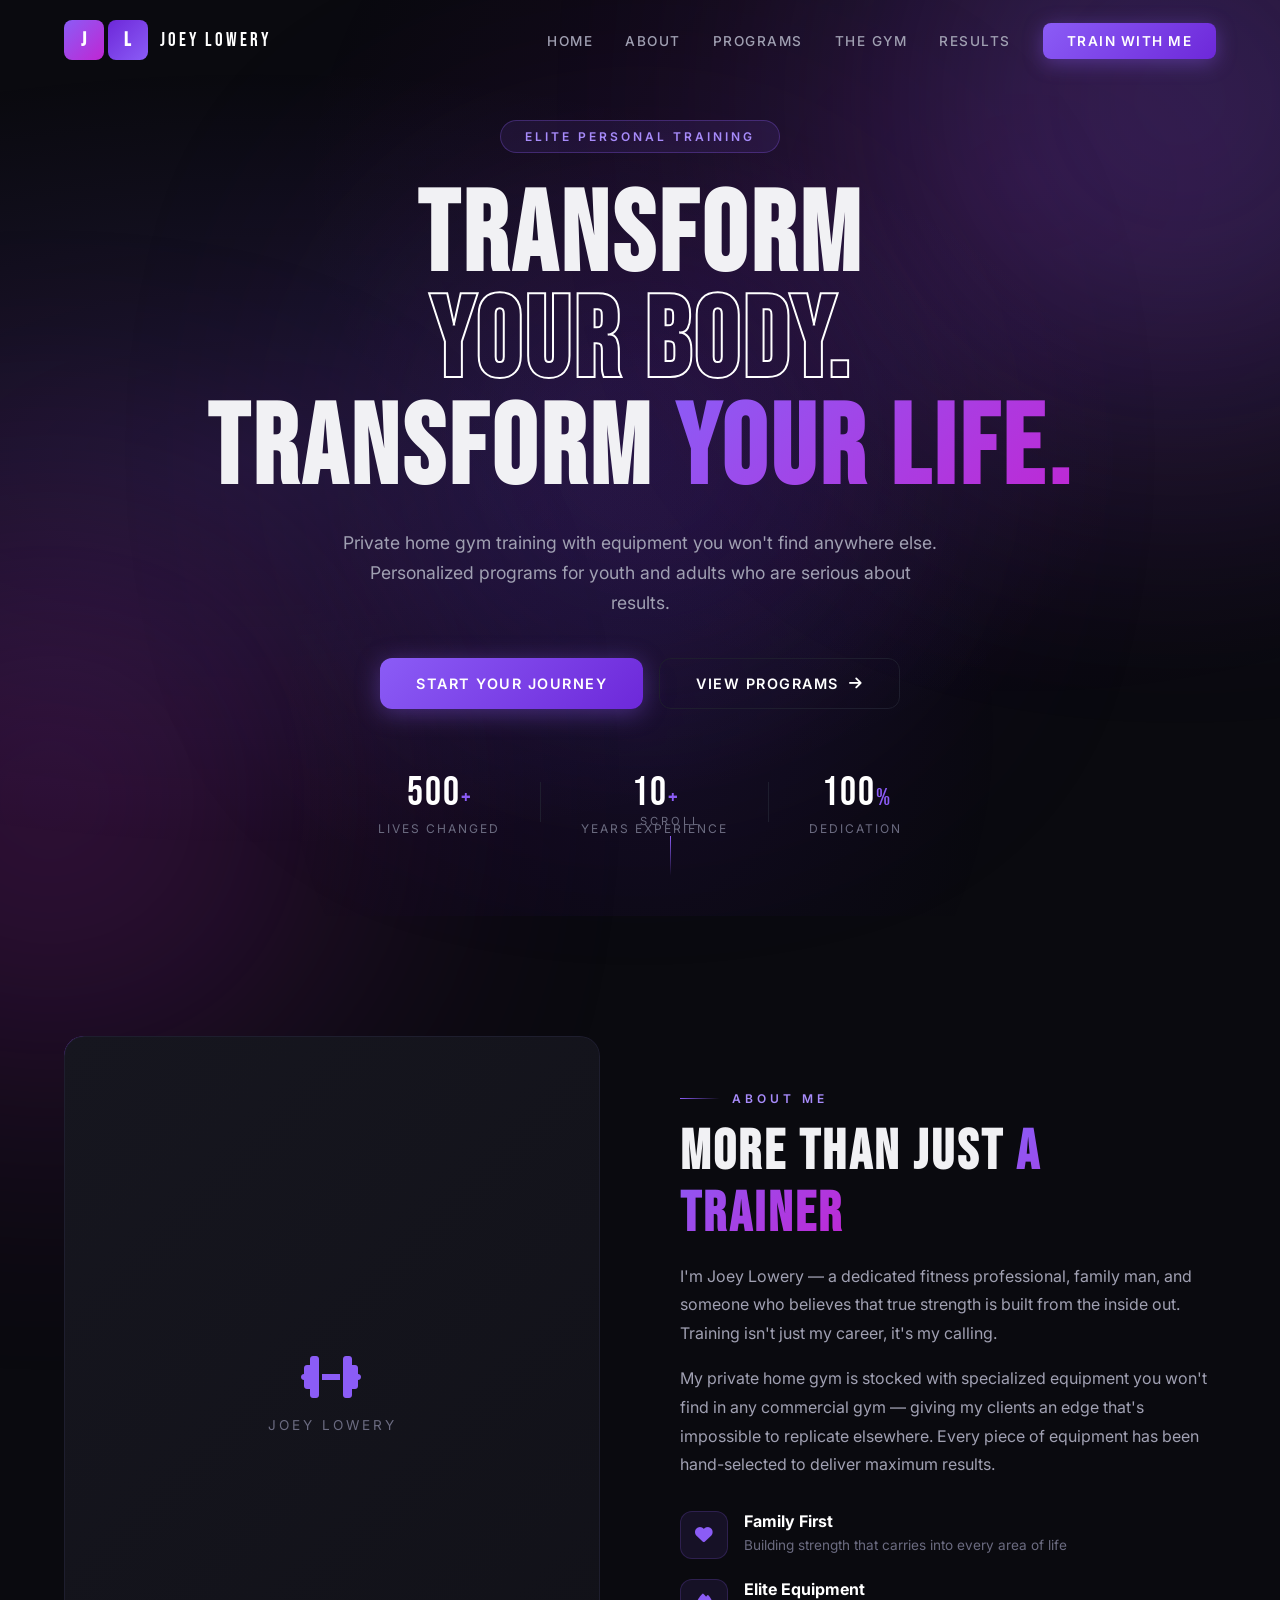
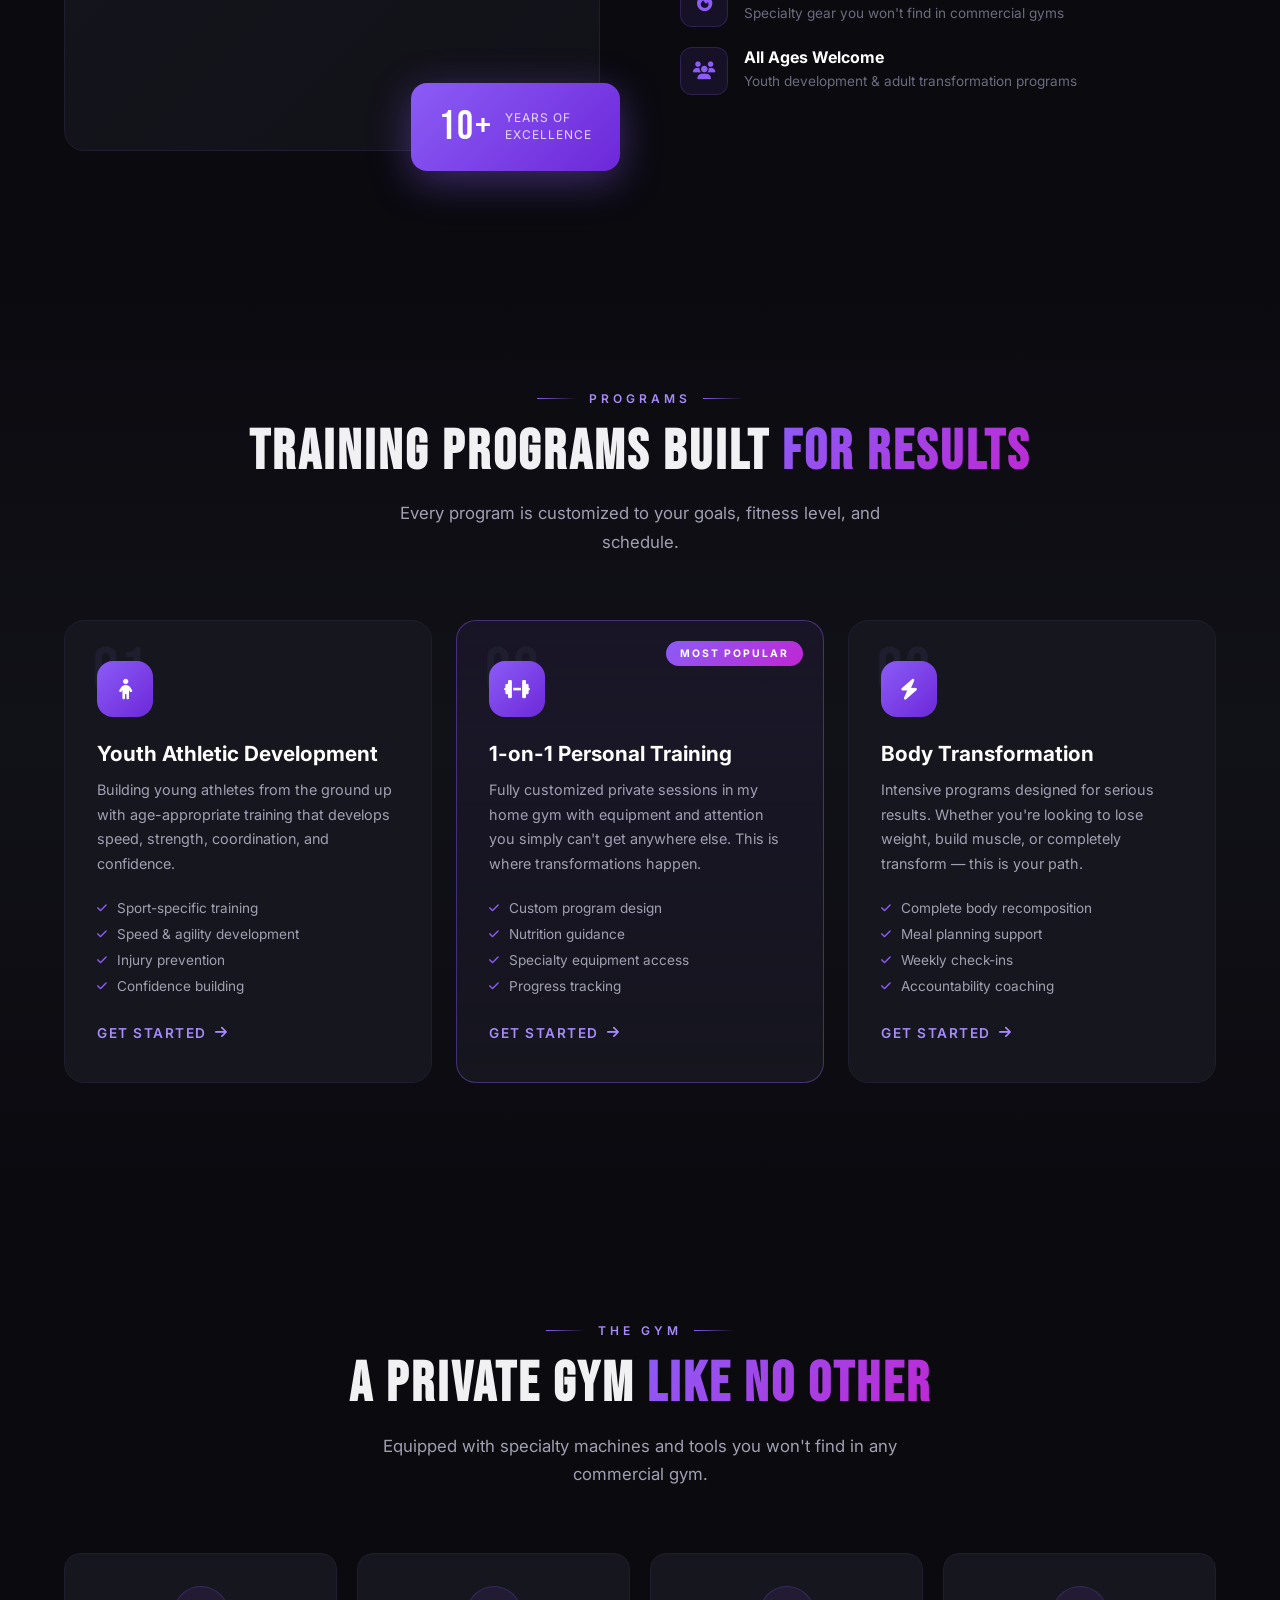
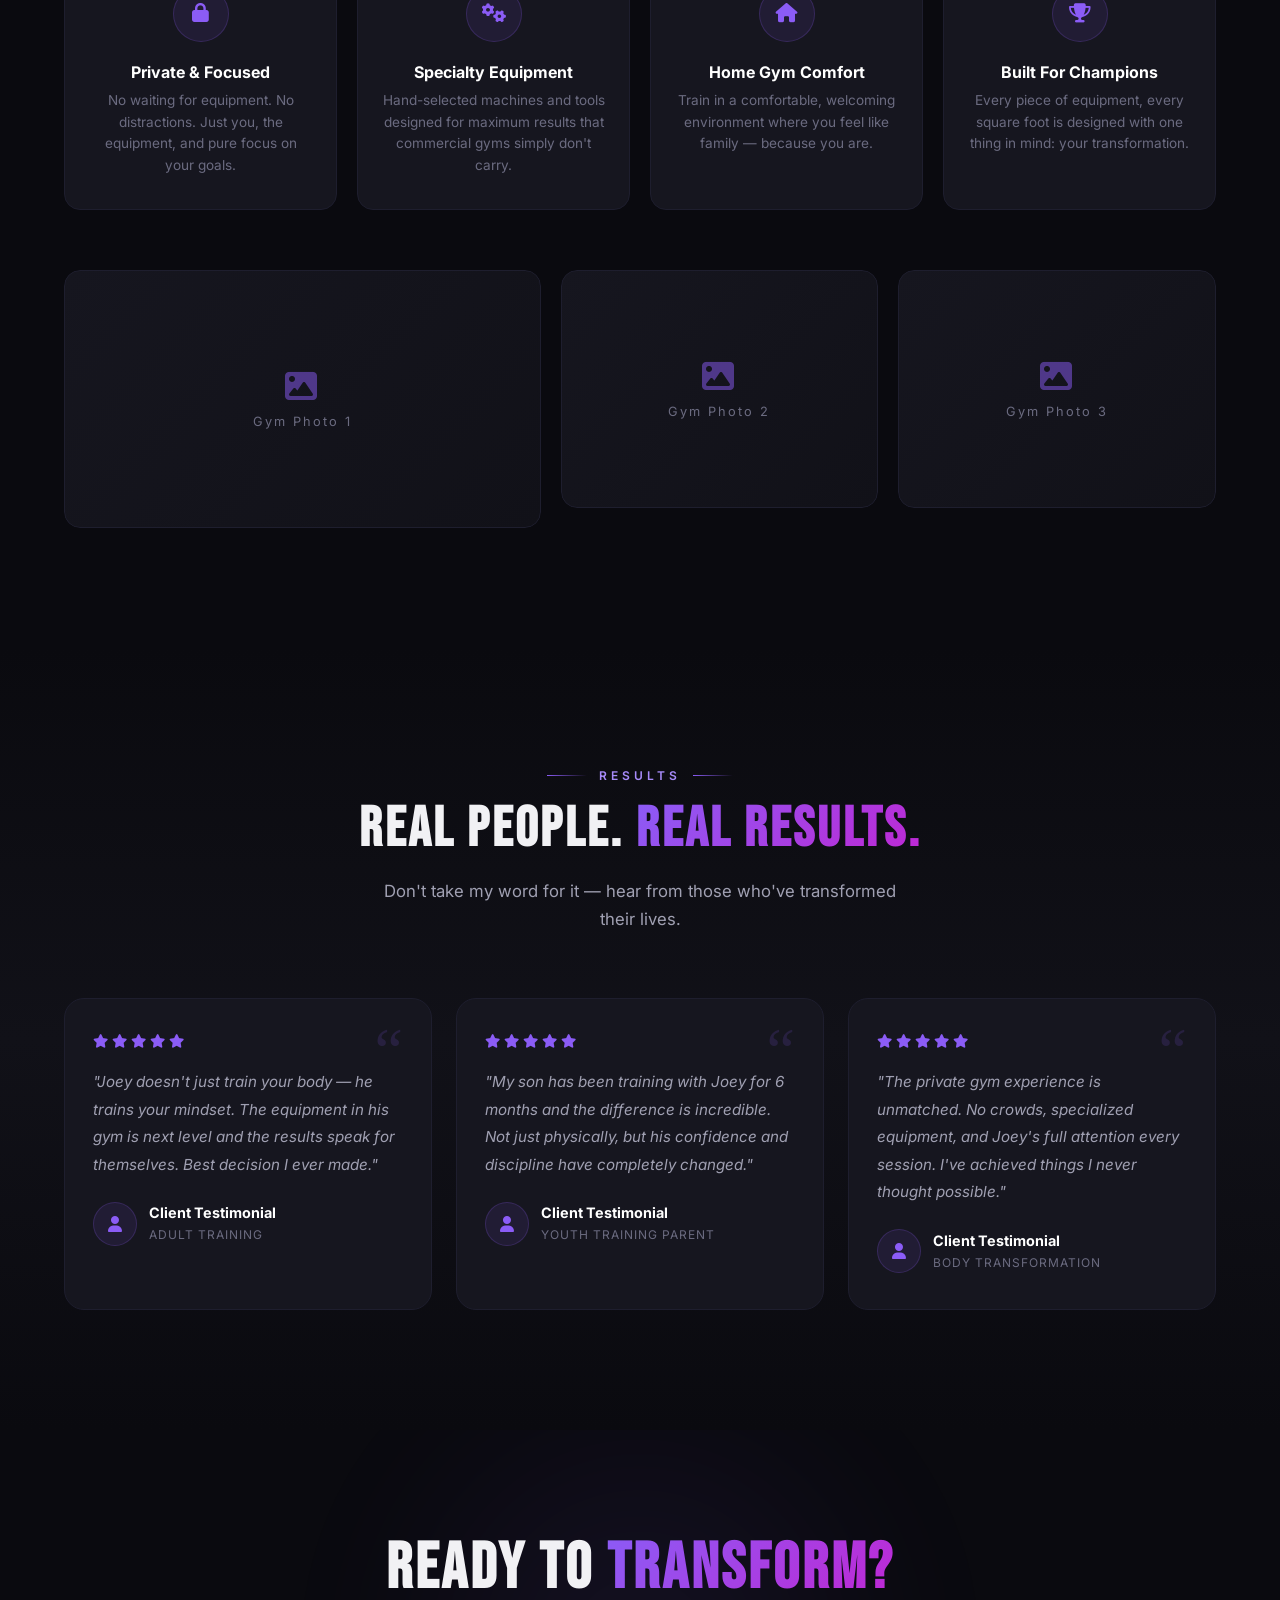
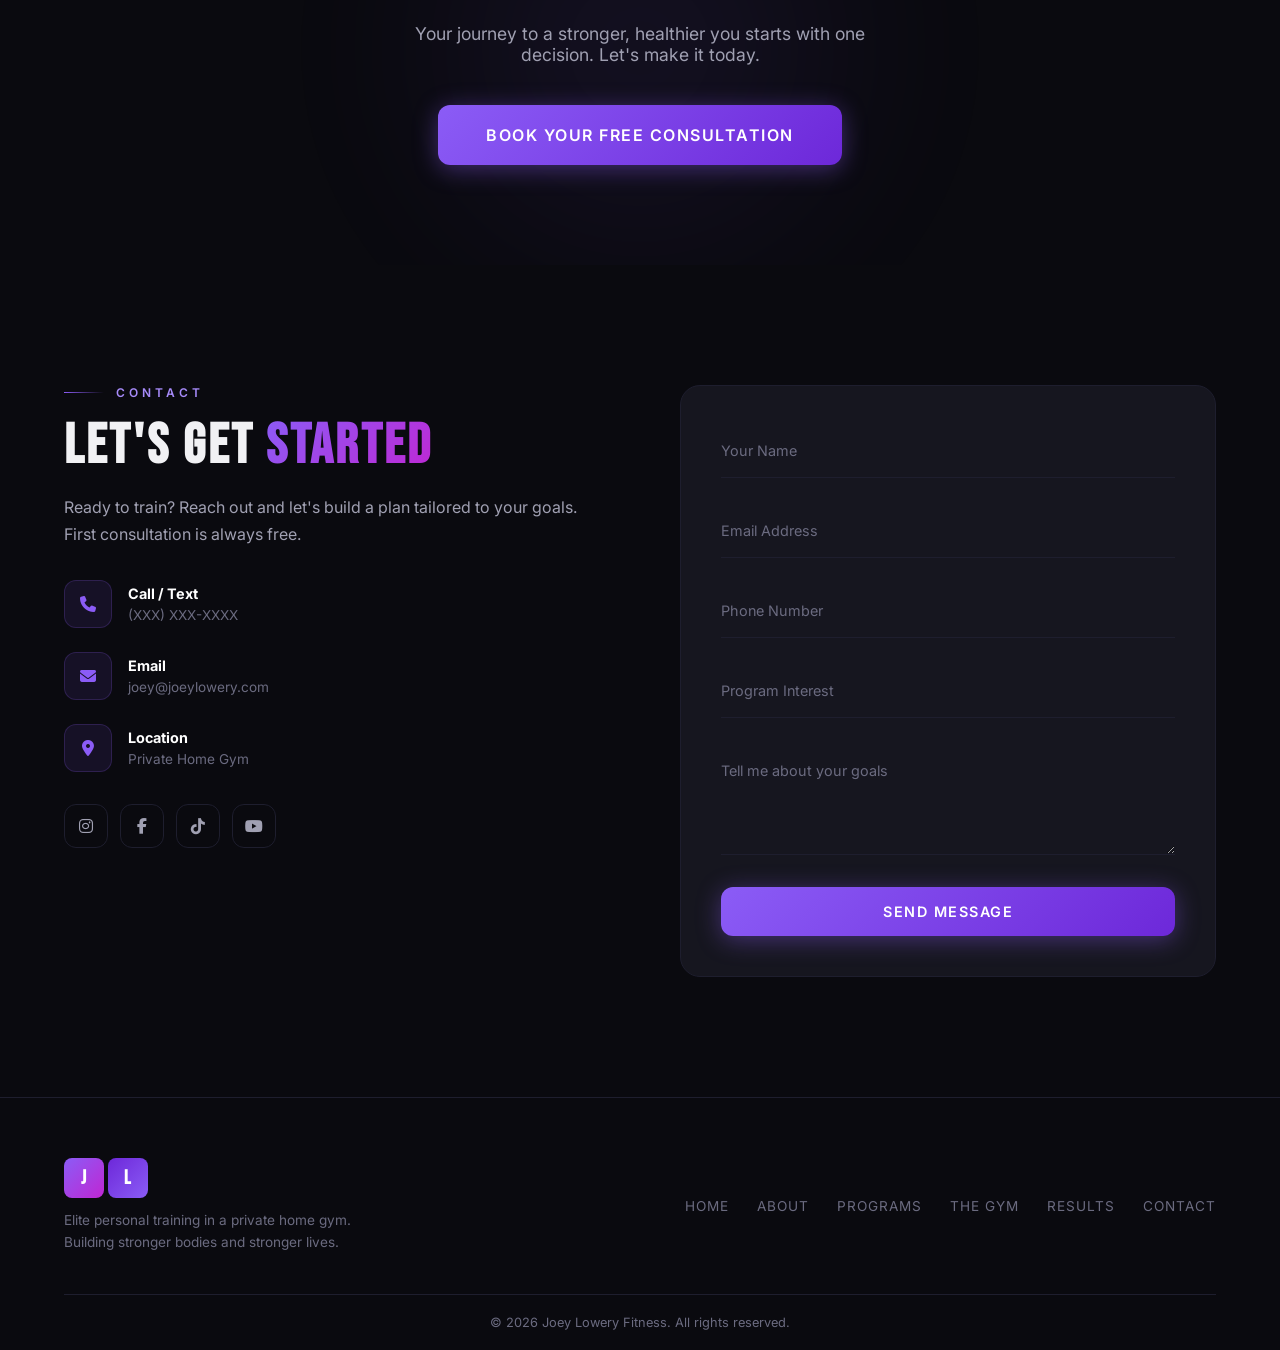
==== index.html @ d2596b7d "Add fitness trainer website with dark purple theme Full single-page website for Joey Lowery Fitness " ====
<!DOCTYPE html>
<html lang="en">
<head>
    <meta charset="UTF-8">
    <meta name="viewport" content="width=device-width, initial-scale=1.0">
    <title>Joey Lowery | Elite Fitness Training</title>
    <link rel="stylesheet" href="styles.css">
    <link href="https://fonts.googleapis.com/css2?family=Bebas+Neue&family=Inter:wght@300;400;500;600;700&display=swap" rel="stylesheet">
    <link rel="stylesheet" href="https://cdnjs.cloudflare.com/ajax/libs/font-awesome/6.5.1/css/all.min.css">
</head>
<body>
    <!-- Ambient glow effects -->
    <div class="ambient-glow glow-1"></div>
    <div class="ambient-glow glow-2"></div>
    <div class="ambient-glow glow-3"></div>

    <!-- Navigation -->
    <nav class="navbar" id="navbar">
        <div class="nav-container">
            <a href="#" class="nav-logo">
                <span class="logo-j">J</span><span class="logo-l">L</span>
                <span class="logo-text">Joey Lowery</span>
            </a>
            <ul class="nav-links" id="navLinks">
                <li><a href="#home">Home</a></li>
                <li><a href="#about">About</a></li>
                <li><a href="#programs">Programs</a></li>
                <li><a href="#gym">The Gym</a></li>
                <li><a href="#results">Results</a></li>
                <li><a href="#contact" class="nav-cta">Train With Me</a></li>
            </ul>
            <div class="hamburger" id="hamburger">
                <span></span>
                <span></span>
                <span></span>
            </div>
        </div>
    </nav>

    <!-- Hero Section -->
    <section class="hero" id="home">
        <div class="hero-particles" id="heroParticles"></div>
        <div class="hero-content">
            <div class="hero-badge">ELITE PERSONAL TRAINING</div>
            <h1 class="hero-title">
                <span class="title-line">TRANSFORM</span>
                <span class="title-line title-outline">YOUR BODY.</span>
                <span class="title-line">TRANSFORM <span class="title-highlight">YOUR LIFE.</span></span>
            </h1>
            <p class="hero-subtitle">
                Private home gym training with equipment you won't find anywhere else.
                Personalized programs for youth and adults who are serious about results.
            </p>
            <div class="hero-buttons">
                <a href="#contact" class="btn btn-primary">
                    <span>Start Your Journey</span>
                    <div class="btn-glow"></div>
                </a>
                <a href="#programs" class="btn btn-secondary">
                    <span>View Programs</span>
                    <i class="fas fa-arrow-right"></i>
                </a>
            </div>
            <div class="hero-stats">
                <div class="stat">
                    <span class="stat-number" data-target="500">0</span><span class="stat-plus">+</span>
                    <span class="stat-label">Lives Changed</span>
                </div>
                <div class="stat-divider"></div>
                <div class="stat">
                    <span class="stat-number" data-target="10">0</span><span class="stat-plus">+</span>
                    <span class="stat-label">Years Experience</span>
                </div>
                <div class="stat-divider"></div>
                <div class="stat">
                    <span class="stat-number" data-target="100">0</span><span class="stat-plus">%</span>
                    <span class="stat-label">Dedication</span>
                </div>
            </div>
        </div>
        <div class="hero-scroll-indicator">
            <span>Scroll</span>
            <div class="scroll-line"></div>
        </div>
    </section>

    <!-- About Section -->
    <section class="about" id="about">
        <div class="section-container">
            <div class="about-grid">
                <div class="about-image-col">
                    <div class="about-image-wrapper">
                        <div class="about-image-placeholder">
                            <i class="fas fa-dumbbell"></i>
                            <span>JOEY LOWERY</span>
                        </div>
                        <div class="image-accent-border"></div>
                        <div class="image-glow-accent"></div>
                    </div>
                    <div class="about-experience-badge">
                        <span class="badge-number">10+</span>
                        <span class="badge-text">Years of<br>Excellence</span>
                    </div>
                </div>
                <div class="about-content-col">
                    <div class="section-label">
                        <div class="label-line"></div>
                        <span>ABOUT ME</span>
                    </div>
                    <h2 class="section-title">More Than Just <span class="text-gradient">A Trainer</span></h2>
                    <p class="about-text">
                        I'm Joey Lowery — a dedicated fitness professional, family man, and someone who
                        believes that true strength is built from the inside out. Training isn't just my
                        career, it's my calling.
                    </p>
                    <p class="about-text">
                        My private home gym is stocked with specialized equipment you won't find in any
                        commercial gym — giving my clients an edge that's impossible to replicate elsewhere.
                        Every piece of equipment has been hand-selected to deliver maximum results.
                    </p>
                    <div class="about-values">
                        <div class="value-item">
                            <div class="value-icon">
                                <i class="fas fa-heart"></i>
                            </div>
                            <div>
                                <h4>Family First</h4>
                                <p>Building strength that carries into every area of life</p>
                            </div>
                        </div>
                        <div class="value-item">
                            <div class="value-icon">
                                <i class="fas fa-fire"></i>
                            </div>
                            <div>
                                <h4>Elite Equipment</h4>
                                <p>Specialty gear you won't find in commercial gyms</p>
                            </div>
                        </div>
                        <div class="value-item">
                            <div class="value-icon">
                                <i class="fas fa-users"></i>
                            </div>
                            <div>
                                <h4>All Ages Welcome</h4>
                                <p>Youth development & adult transformation programs</p>
                            </div>
                        </div>
                    </div>
                </div>
            </div>
        </div>
    </section>

    <!-- Programs Section -->
    <section class="programs" id="programs">
        <div class="section-container">
            <div class="section-header">
                <div class="section-label centered">
                    <div class="label-line"></div>
                    <span>PROGRAMS</span>
                    <div class="label-line"></div>
                </div>
                <h2 class="section-title centered">Training Programs Built <span class="text-gradient">For Results</span></h2>
                <p class="section-subtitle">Every program is customized to your goals, fitness level, and schedule.</p>
            </div>
            <div class="programs-grid">
                <div class="program-card" data-tilt>
                    <div class="card-glow"></div>
                    <div class="card-number">01</div>
                    <div class="card-icon">
                        <i class="fas fa-child"></i>
                    </div>
                    <h3>Youth Athletic Development</h3>
                    <p>Building young athletes from the ground up with age-appropriate training that develops speed, strength, coordination, and confidence.</p>
                    <ul class="card-features">
                        <li><i class="fas fa-check"></i> Sport-specific training</li>
                        <li><i class="fas fa-check"></i> Speed & agility development</li>
                        <li><i class="fas fa-check"></i> Injury prevention</li>
                        <li><i class="fas fa-check"></i> Confidence building</li>
                    </ul>
                    <a href="#contact" class="card-link">
                        <span>Get Started</span>
                        <i class="fas fa-arrow-right"></i>
                    </a>
                </div>
                <div class="program-card featured" data-tilt>
                    <div class="card-glow"></div>
                    <div class="featured-badge">MOST POPULAR</div>
                    <div class="card-number">02</div>
                    <div class="card-icon">
                        <i class="fas fa-dumbbell"></i>
                    </div>
                    <h3>1-on-1 Personal Training</h3>
                    <p>Fully customized private sessions in my home gym with equipment and attention you simply can't get anywhere else. This is where transformations happen.</p>
                    <ul class="card-features">
                        <li><i class="fas fa-check"></i> Custom program design</li>
                        <li><i class="fas fa-check"></i> Nutrition guidance</li>
                        <li><i class="fas fa-check"></i> Specialty equipment access</li>
                        <li><i class="fas fa-check"></i> Progress tracking</li>
                    </ul>
                    <a href="#contact" class="card-link">
                        <span>Get Started</span>
                        <i class="fas fa-arrow-right"></i>
                    </a>
                </div>
                <div class="program-card" data-tilt>
                    <div class="card-glow"></div>
                    <div class="card-number">03</div>
                    <div class="card-icon">
                        <i class="fas fa-bolt"></i>
                    </div>
                    <h3>Body Transformation</h3>
                    <p>Intensive programs designed for serious results. Whether you're looking to lose weight, build muscle, or completely transform — this is your path.</p>
                    <ul class="card-features">
                        <li><i class="fas fa-check"></i> Complete body recomposition</li>
                        <li><i class="fas fa-check"></i> Meal planning support</li>
                        <li><i class="fas fa-check"></i> Weekly check-ins</li>
                        <li><i class="fas fa-check"></i> Accountability coaching</li>
                    </ul>
                    <a href="#contact" class="card-link">
                        <span>Get Started</span>
                        <i class="fas fa-arrow-right"></i>
                    </a>
                </div>
            </div>
        </div>
    </section>

    <!-- Gym Section -->
    <section class="gym-section" id="gym">
        <div class="section-container">
            <div class="section-header">
                <div class="section-label centered">
                    <div class="label-line"></div>
                    <span>THE GYM</span>
                    <div class="label-line"></div>
                </div>
                <h2 class="section-title centered">A Private Gym <span class="text-gradient">Like No Other</span></h2>
                <p class="section-subtitle">Equipped with specialty machines and tools you won't find in any commercial gym.</p>
            </div>
            <div class="gym-features">
                <div class="gym-feature-card">
                    <div class="feature-icon-wrap">
                        <i class="fas fa-lock"></i>
                    </div>
                    <h4>Private & Focused</h4>
                    <p>No waiting for equipment. No distractions. Just you, the equipment, and pure focus on your goals.</p>
                </div>
                <div class="gym-feature-card">
                    <div class="feature-icon-wrap">
                        <i class="fas fa-cogs"></i>
                    </div>
                    <h4>Specialty Equipment</h4>
                    <p>Hand-selected machines and tools designed for maximum results that commercial gyms simply don't carry.</p>
                </div>
                <div class="gym-feature-card">
                    <div class="feature-icon-wrap">
                        <i class="fas fa-home"></i>
                    </div>
                    <h4>Home Gym Comfort</h4>
                    <p>Train in a comfortable, welcoming environment where you feel like family — because you are.</p>
                </div>
                <div class="gym-feature-card">
                    <div class="feature-icon-wrap">
                        <i class="fas fa-trophy"></i>
                    </div>
                    <h4>Built For Champions</h4>
                    <p>Every piece of equipment, every square foot is designed with one thing in mind: your transformation.</p>
                </div>
            </div>
            <div class="gym-gallery">
                <div class="gallery-item gallery-large">
                    <div class="gallery-placeholder">
                        <i class="fas fa-image"></i>
                        <span>Gym Photo 1</span>
                    </div>
                </div>
                <div class="gallery-item">
                    <div class="gallery-placeholder">
                        <i class="fas fa-image"></i>
                        <span>Gym Photo 2</span>
                    </div>
                </div>
                <div class="gallery-item">
                    <div class="gallery-placeholder">
                        <i class="fas fa-image"></i>
                        <span>Gym Photo 3</span>
                    </div>
                </div>
            </div>
        </div>
    </section>

    <!-- Results / Testimonials Section -->
    <section class="results" id="results">
        <div class="section-container">
            <div class="section-header">
                <div class="section-label centered">
                    <div class="label-line"></div>
                    <span>RESULTS</span>
                    <div class="label-line"></div>
                </div>
                <h2 class="section-title centered">Real People. <span class="text-gradient">Real Results.</span></h2>
                <p class="section-subtitle">Don't take my word for it — hear from those who've transformed their lives.</p>
            </div>
            <div class="testimonials-grid">
                <div class="testimonial-card">
                    <div class="testimonial-stars">
                        <i class="fas fa-star"></i><i class="fas fa-star"></i><i class="fas fa-star"></i><i class="fas fa-star"></i><i class="fas fa-star"></i>
                    </div>
                    <p class="testimonial-text">"Joey doesn't just train your body — he trains your mindset. The equipment in his gym is next level and the results speak for themselves. Best decision I ever made."</p>
                    <div class="testimonial-author">
                        <div class="author-avatar">
                            <i class="fas fa-user"></i>
                        </div>
                        <div>
                            <h5>Client Testimonial</h5>
                            <span>Adult Training</span>
                        </div>
                    </div>
                </div>
                <div class="testimonial-card">
                    <div class="testimonial-stars">
                        <i class="fas fa-star"></i><i class="fas fa-star"></i><i class="fas fa-star"></i><i class="fas fa-star"></i><i class="fas fa-star"></i>
                    </div>
                    <p class="testimonial-text">"My son has been training with Joey for 6 months and the difference is incredible. Not just physically, but his confidence and discipline have completely changed."</p>
                    <div class="testimonial-author">
                        <div class="author-avatar">
                            <i class="fas fa-user"></i>
                        </div>
                        <div>
                            <h5>Client Testimonial</h5>
                            <span>Youth Training Parent</span>
                        </div>
                    </div>
                </div>
                <div class="testimonial-card">
                    <div class="testimonial-stars">
                        <i class="fas fa-star"></i><i class="fas fa-star"></i><i class="fas fa-star"></i><i class="fas fa-star"></i><i class="fas fa-star"></i>
                    </div>
                    <p class="testimonial-text">"The private gym experience is unmatched. No crowds, specialized equipment, and Joey's full attention every session. I've achieved things I never thought possible."</p>
                    <div class="testimonial-author">
                        <div class="author-avatar">
                            <i class="fas fa-user"></i>
                        </div>
                        <div>
                            <h5>Client Testimonial</h5>
                            <span>Body Transformation</span>
                        </div>
                    </div>
                </div>
            </div>
        </div>
    </section>

    <!-- CTA Section -->
    <section class="cta-section">
        <div class="cta-glow"></div>
        <div class="section-container">
            <div class="cta-content">
                <h2>Ready To <span class="text-gradient">Transform?</span></h2>
                <p>Your journey to a stronger, healthier you starts with one decision. Let's make it today.</p>
                <a href="#contact" class="btn btn-primary btn-large">
                    <span>Book Your Free Consultation</span>
                    <div class="btn-glow"></div>
                </a>
            </div>
        </div>
    </section>

    <!-- Contact Section -->
    <section class="contact" id="contact">
        <div class="section-container">
            <div class="contact-grid">
                <div class="contact-info">
                    <div class="section-label">
                        <div class="label-line"></div>
                        <span>CONTACT</span>
                    </div>
                    <h2 class="section-title">Let's Get <span class="text-gradient">Started</span></h2>
                    <p class="contact-text">Ready to train? Reach out and let's build a plan tailored to your goals. First consultation is always free.</p>
                    <div class="contact-details">
                        <div class="contact-item">
                            <div class="contact-icon">
                                <i class="fas fa-phone"></i>
                            </div>
                            <div>
                                <h5>Call / Text</h5>
                                <span>(XXX) XXX-XXXX</span>
                            </div>
                        </div>
                        <div class="contact-item">
                            <div class="contact-icon">
                                <i class="fas fa-envelope"></i>
                            </div>
                            <div>
                                <h5>Email</h5>
                                <span>joey@joeylowery.com</span>
                            </div>
                        </div>
                        <div class="contact-item">
                            <div class="contact-icon">
                                <i class="fas fa-map-marker-alt"></i>
                            </div>
                            <div>
                                <h5>Location</h5>
                                <span>Private Home Gym</span>
                            </div>
                        </div>
                    </div>
                    <div class="social-links">
                        <a href="#" class="social-link" aria-label="Instagram"><i class="fab fa-instagram"></i></a>
                        <a href="#" class="social-link" aria-label="Facebook"><i class="fab fa-facebook-f"></i></a>
                        <a href="#" class="social-link" aria-label="TikTok"><i class="fab fa-tiktok"></i></a>
                        <a href="#" class="social-link" aria-label="YouTube"><i class="fab fa-youtube"></i></a>
                    </div>
                </div>
                <div class="contact-form-wrapper">
                    <form class="contact-form" id="contactForm">
                        <div class="form-group">
                            <input type="text" id="name" name="name" required placeholder=" ">
                            <label for="name">Your Name</label>
                            <div class="form-line"></div>
                        </div>
                        <div class="form-group">
                            <input type="email" id="email" name="email" required placeholder=" ">
                            <label for="email">Email Address</label>
                            <div class="form-line"></div>
                        </div>
                        <div class="form-group">
                            <input type="tel" id="phone" name="phone" placeholder=" ">
                            <label for="phone">Phone Number</label>
                            <div class="form-line"></div>
                        </div>
                        <div class="form-group">
                            <select id="program" name="program" required>
                                <option value="" disabled selected></option>
                                <option value="youth">Youth Athletic Development</option>
                                <option value="personal">1-on-1 Personal Training</option>
                                <option value="transformation">Body Transformation</option>
                                <option value="other">Other / Not Sure</option>
                            </select>
                            <label for="program">Program Interest</label>
                            <div class="form-line"></div>
                        </div>
                        <div class="form-group">
                            <textarea id="message" name="message" rows="4" placeholder=" "></textarea>
                            <label for="message">Tell me about your goals</label>
                            <div class="form-line"></div>
                        </div>
                        <button type="submit" class="btn btn-primary btn-full">
                            <span>Send Message</span>
                            <div class="btn-glow"></div>
                        </button>
                    </form>
                </div>
            </div>
        </div>
    </section>

    <!-- Footer -->
    <footer class="footer">
        <div class="section-container">
            <div class="footer-content">
                <div class="footer-brand">
                    <a href="#" class="nav-logo">
                        <span class="logo-j">J</span><span class="logo-l">L</span>
                    </a>
                    <p>Elite personal training in a private home gym. Building stronger bodies and stronger lives.</p>
                </div>
                <div class="footer-links">
                    <a href="#home">Home</a>
                    <a href="#about">About</a>
                    <a href="#programs">Programs</a>
                    <a href="#gym">The Gym</a>
                    <a href="#results">Results</a>
                    <a href="#contact">Contact</a>
                </div>
            </div>
            <div class="footer-bottom">
                <p>&copy; 2026 Joey Lowery Fitness. All rights reserved.</p>
            </div>
        </div>
    </footer>

    <script src="script.js"></script>
</body>
</html>
---- styles.css ----
/* ==========================================
   JOEY LOWERY FITNESS — Dark Purple Theme
   ========================================== */

/* --- CSS Variables --- */
:root {
    --black: #000000;
    --dark-bg: #0a0a0f;
    --dark-surface: #111118;
    --dark-card: #16161f;
    --dark-border: #1e1e2e;
    --purple-primary: #8b5cf6;
    --purple-light: #a78bfa;
    --purple-dark: #6d28d9;
    --purple-glow: rgba(139, 92, 246, 0.4);
    --purple-subtle: rgba(139, 92, 246, 0.1);
    --magenta: #c026d3;
    --white: #ffffff;
    --gray-100: #f1f1f4;
    --gray-300: #a0a0b2;
    --gray-500: #6b6b80;
    --gray-700: #2a2a3a;
    --font-display: 'Bebas Neue', sans-serif;
    --font-body: 'Inter', sans-serif;
    --transition: 0.3s cubic-bezier(0.25, 0.46, 0.45, 0.94);
    --transition-slow: 0.6s cubic-bezier(0.25, 0.46, 0.45, 0.94);
}

/* --- Reset --- */
*, *::before, *::after {
    margin: 0;
    padding: 0;
    box-sizing: border-box;
}

html {
    scroll-behavior: smooth;
    scroll-padding-top: 80px;
}

body {
    font-family: var(--font-body);
    background-color: var(--dark-bg);
    color: var(--gray-100);
    overflow-x: hidden;
    -webkit-font-smoothing: antialiased;
}

a {
    text-decoration: none;
    color: inherit;
}

ul {
    list-style: none;
}

img {
    max-width: 100%;
    display: block;
}

/* --- Ambient Glow Effects --- */
.ambient-glow {
    position: fixed;
    border-radius: 50%;
    filter: blur(150px);
    pointer-events: none;
    z-index: 0;
    opacity: 0.3;
}

.glow-1 {
    width: 600px;
    height: 600px;
    background: var(--purple-primary);
    top: -200px;
    right: -200px;
    animation: float-glow 15s ease-in-out infinite;
}

.glow-2 {
    width: 500px;
    height: 500px;
    background: var(--magenta);
    bottom: -150px;
    left: -200px;
    animation: float-glow 20s ease-in-out infinite reverse;
}

.glow-3 {
    width: 400px;
    height: 400px;
    background: var(--purple-dark);
    top: 50%;
    left: 50%;
    transform: translate(-50%, -50%);
    animation: float-glow 18s ease-in-out infinite 5s;
}

@keyframes float-glow {
    0%, 100% { transform: translate(0, 0) scale(1); opacity: 0.2; }
    33% { transform: translate(30px, -30px) scale(1.1); opacity: 0.35; }
    66% { transform: translate(-20px, 20px) scale(0.9); opacity: 0.25; }
}

/* --- Section Containers --- */
.section-container {
    max-width: 1200px;
    margin: 0 auto;
    padding: 0 24px;
    position: relative;
    z-index: 1;
}

/* --- Navigation --- */
.navbar {
    position: fixed;
    top: 0;
    left: 0;
    right: 0;
    z-index: 1000;
    padding: 20px 0;
    transition: var(--transition);
    background: transparent;
}

.navbar.scrolled {
    background: rgba(10, 10, 15, 0.85);
    backdrop-filter: blur(20px);
    -webkit-backdrop-filter: blur(20px);
    border-bottom: 1px solid var(--dark-border);
    padding: 12px 0;
}

.nav-container {
    max-width: 1200px;
    margin: 0 auto;
    padding: 0 24px;
    display: flex;
    align-items: center;
    justify-content: space-between;
}

.nav-logo {
    display: flex;
    align-items: center;
    gap: 12px;
    font-family: var(--font-display);
    font-size: 1.5rem;
    letter-spacing: 2px;
}

.logo-j, .logo-l {
    display: inline-flex;
    align-items: center;
    justify-content: center;
    width: 40px;
    height: 40px;
    background: linear-gradient(135deg, var(--purple-primary), var(--magenta));
    border-radius: 8px;
    font-weight: 700;
    color: var(--white);
    font-size: 1.2rem;
}

.logo-l {
    margin-left: -8px;
    background: linear-gradient(135deg, var(--purple-dark), var(--purple-primary));
}

.logo-text {
    color: var(--white);
    font-size: 1.2rem;
    letter-spacing: 3px;
}

.nav-links {
    display: flex;
    align-items: center;
    gap: 32px;
}

.nav-links a {
    font-size: 0.85rem;
    font-weight: 500;
    color: var(--gray-300);
    text-transform: uppercase;
    letter-spacing: 1.5px;
    transition: var(--transition);
    position: relative;
}

.nav-links a:hover {
    color: var(--white);
}

.nav-links a::after {
    content: '';
    position: absolute;
    bottom: -4px;
    left: 0;
    width: 0;
    height: 2px;
    background: var(--purple-primary);
    transition: var(--transition);
}

.nav-links a:hover::after {
    width: 100%;
}

.nav-cta {
    background: linear-gradient(135deg, var(--purple-primary), var(--purple-dark));
    padding: 10px 24px !important;
    border-radius: 8px;
    color: var(--white) !important;
    font-weight: 600 !important;
    transition: var(--transition) !important;
    box-shadow: 0 4px 20px var(--purple-glow);
}

.nav-cta::after {
    display: none !important;
}

.nav-cta:hover {
    transform: translateY(-2px);
    box-shadow: 0 6px 30px var(--purple-glow);
}

/* Hamburger */
.hamburger {
    display: none;
    flex-direction: column;
    gap: 5px;
    cursor: pointer;
    z-index: 1001;
}

.hamburger span {
    display: block;
    width: 28px;
    height: 2px;
    background: var(--white);
    transition: var(--transition);
}

.hamburger.active span:nth-child(1) {
    transform: rotate(45deg) translate(5px, 5px);
}

.hamburger.active span:nth-child(2) {
    opacity: 0;
}

.hamburger.active span:nth-child(3) {
    transform: rotate(-45deg) translate(5px, -5px);
}

/* --- Hero Section --- */
.hero {
    min-height: 100vh;
    display: flex;
    align-items: center;
    justify-content: center;
    position: relative;
    padding: 120px 24px 80px;
    overflow: hidden;
}

.hero::before {
    content: '';
    position: absolute;
    inset: 0;
    background:
        radial-gradient(ellipse at 20% 50%, rgba(139, 92, 246, 0.15) 0%, transparent 60%),
        radial-gradient(ellipse at 80% 20%, rgba(192, 38, 211, 0.1) 0%, transparent 50%),
        radial-gradient(ellipse at 50% 80%, rgba(109, 40, 217, 0.08) 0%, transparent 40%);
    z-index: 0;
}

.hero-particles {
    position: absolute;
    inset: 0;
    z-index: 0;
    overflow: hidden;
}

.particle {
    position: absolute;
    width: 3px;
    height: 3px;
    background: var(--purple-light);
    border-radius: 50%;
    opacity: 0;
    animation: particle-float linear infinite;
}

@keyframes particle-float {
    0% { opacity: 0; transform: translateY(100vh) scale(0); }
    10% { opacity: 0.6; }
    90% { opacity: 0.6; }
    100% { opacity: 0; transform: translateY(-10vh) scale(1); }
}

.hero-content {
    text-align: center;
    max-width: 900px;
    position: relative;
    z-index: 2;
}

.hero-badge {
    display: inline-block;
    padding: 8px 24px;
    background: var(--purple-subtle);
    border: 1px solid rgba(139, 92, 246, 0.3);
    border-radius: 50px;
    font-size: 0.75rem;
    font-weight: 600;
    letter-spacing: 3px;
    color: var(--purple-light);
    margin-bottom: 32px;
    animation: fadeInUp 0.8s ease forwards;
}

.hero-title {
    font-family: var(--font-display);
    font-size: clamp(3.5rem, 10vw, 7rem);
    line-height: 0.95;
    margin-bottom: 24px;
    letter-spacing: 4px;
}

.title-line {
    display: block;
    animation: fadeInUp 0.8s ease forwards;
    opacity: 0;
}

.title-line:nth-child(1) { animation-delay: 0.2s; }
.title-line:nth-child(2) { animation-delay: 0.4s; }
.title-line:nth-child(3) { animation-delay: 0.6s; }

.title-outline {
    -webkit-text-stroke: 2px var(--white);
    color: transparent;
}

.title-highlight {
    background: linear-gradient(135deg, var(--purple-primary), var(--magenta));
    -webkit-background-clip: text;
    -webkit-text-fill-color: transparent;
    background-clip: text;
}

.hero-subtitle {
    font-size: 1.1rem;
    color: var(--gray-300);
    max-width: 600px;
    margin: 0 auto 40px;
    line-height: 1.7;
    animation: fadeInUp 0.8s ease 0.8s forwards;
    opacity: 0;
}

.hero-buttons {
    display: flex;
    gap: 16px;
    justify-content: center;
    flex-wrap: wrap;
    margin-bottom: 60px;
    animation: fadeInUp 0.8s ease 1s forwards;
    opacity: 0;
}

.hero-stats {
    display: flex;
    align-items: center;
    justify-content: center;
    gap: 40px;
    animation: fadeInUp 0.8s ease 1.2s forwards;
    opacity: 0;
}

.stat {
    text-align: center;
}

.stat-number {
    font-family: var(--font-display);
    font-size: 2.5rem;
    color: var(--white);
    letter-spacing: 2px;
}

.stat-plus {
    font-family: var(--font-display);
    font-size: 1.5rem;
    color: var(--purple-primary);
}

.stat-label {
    display: block;
    font-size: 0.75rem;
    color: var(--gray-500);
    text-transform: uppercase;
    letter-spacing: 2px;
    margin-top: 4px;
}

.stat-divider {
    width: 1px;
    height: 40px;
    background: var(--dark-border);
}

.hero-scroll-indicator {
    position: absolute;
    bottom: 40px;
    left: 50%;
    transform: translateX(-50%);
    display: flex;
    flex-direction: column;
    align-items: center;
    gap: 8px;
    animation: fadeInUp 0.8s ease 1.5s forwards;
    opacity: 0;
}

.hero-scroll-indicator span {
    font-size: 0.7rem;
    text-transform: uppercase;
    letter-spacing: 3px;
    color: var(--gray-500);
}

.scroll-line {
    width: 1px;
    height: 40px;
    background: linear-gradient(to bottom, var(--purple-primary), transparent);
    animation: scroll-pulse 2s ease-in-out infinite;
}

@keyframes scroll-pulse {
    0%, 100% { opacity: 1; transform: scaleY(1); }
    50% { opacity: 0.3; transform: scaleY(0.5); }
}

/* --- Buttons --- */
.btn {
    display: inline-flex;
    align-items: center;
    gap: 10px;
    padding: 16px 36px;
    font-size: 0.9rem;
    font-weight: 600;
    font-family: var(--font-body);
    border-radius: 12px;
    cursor: pointer;
    transition: var(--transition);
    position: relative;
    overflow: hidden;
    border: none;
    text-transform: uppercase;
    letter-spacing: 1.5px;
}

.btn-primary {
    background: linear-gradient(135deg, var(--purple-primary), var(--purple-dark));
    color: var(--white);
    box-shadow: 0 4px 25px var(--purple-glow);
}

.btn-primary:hover {
    transform: translateY(-3px);
    box-shadow: 0 8px 40px var(--purple-glow);
}

.btn-glow {
    position: absolute;
    inset: 0;
    background: linear-gradient(135deg, transparent, rgba(255, 255, 255, 0.1), transparent);
    transform: translateX(-100%);
    transition: 0.5s;
}

.btn-primary:hover .btn-glow {
    transform: translateX(100%);
}

.btn-secondary {
    background: transparent;
    color: var(--white);
    border: 1px solid var(--dark-border);
    backdrop-filter: blur(10px);
}

.btn-secondary:hover {
    border-color: var(--purple-primary);
    background: var(--purple-subtle);
    transform: translateY(-3px);
}

.btn-secondary i {
    transition: var(--transition);
}

.btn-secondary:hover i {
    transform: translateX(4px);
}

.btn-large {
    padding: 20px 48px;
    font-size: 1rem;
}

.btn-full {
    width: 100%;
    justify-content: center;
}

/* --- Section Styling --- */
.section-label {
    display: flex;
    align-items: center;
    gap: 12px;
    margin-bottom: 16px;
}

.section-label.centered {
    justify-content: center;
}

.section-label span {
    font-size: 0.75rem;
    font-weight: 600;
    letter-spacing: 4px;
    color: var(--purple-light);
    text-transform: uppercase;
}

.label-line {
    width: 40px;
    height: 1px;
    background: linear-gradient(90deg, var(--purple-primary), transparent);
}

.section-title {
    font-family: var(--font-display);
    font-size: clamp(2rem, 5vw, 3.5rem);
    letter-spacing: 3px;
    line-height: 1.1;
    margin-bottom: 16px;
}

.section-title.centered {
    text-align: center;
}

.text-gradient {
    background: linear-gradient(135deg, var(--purple-primary), var(--magenta));
    -webkit-background-clip: text;
    -webkit-text-fill-color: transparent;
    background-clip: text;
}

.section-subtitle {
    text-align: center;
    color: var(--gray-300);
    font-size: 1.05rem;
    max-width: 550px;
    margin: 0 auto;
    line-height: 1.7;
}

.section-header {
    margin-bottom: 64px;
}

/* --- About Section --- */
.about {
    padding: 120px 0;
    position: relative;
}

.about-grid {
    display: grid;
    grid-template-columns: 1fr 1fr;
    gap: 80px;
    align-items: center;
}

.about-image-wrapper {
    position: relative;
    border-radius: 20px;
    overflow: hidden;
    aspect-ratio: 3 / 4;
}

.about-image-placeholder {
    width: 100%;
    height: 100%;
    background: linear-gradient(135deg, var(--dark-card), var(--dark-surface));
    border: 1px solid var(--dark-border);
    border-radius: 20px;
    display: flex;
    flex-direction: column;
    align-items: center;
    justify-content: center;
    gap: 16px;
    font-size: 0.85rem;
    color: var(--gray-500);
    letter-spacing: 3px;
    text-transform: uppercase;
}

.about-image-placeholder i {
    font-size: 3rem;
    color: var(--purple-primary);
}

.image-accent-border {
    position: absolute;
    inset: -2px;
    border-radius: 22px;
    background: linear-gradient(135deg, var(--purple-primary), transparent, var(--magenta));
    z-index: -1;
    opacity: 0.5;
}

.image-glow-accent {
    position: absolute;
    bottom: -30px;
    right: -30px;
    width: 200px;
    height: 200px;
    background: var(--purple-primary);
    border-radius: 50%;
    filter: blur(80px);
    opacity: 0.3;
    z-index: -1;
}

.about-experience-badge {
    position: absolute;
    bottom: -20px;
    right: -20px;
    background: linear-gradient(135deg, var(--purple-primary), var(--purple-dark));
    padding: 20px 28px;
    border-radius: 16px;
    display: flex;
    align-items: center;
    gap: 12px;
    box-shadow: 0 10px 40px var(--purple-glow);
    z-index: 2;
}

.badge-number {
    font-family: var(--font-display);
    font-size: 2.5rem;
    color: var(--white);
    letter-spacing: 2px;
}

.badge-text {
    font-size: 0.75rem;
    text-transform: uppercase;
    letter-spacing: 1px;
    color: rgba(255, 255, 255, 0.8);
    line-height: 1.4;
}

.about-image-col {
    position: relative;
}

.about-text {
    color: var(--gray-300);
    line-height: 1.8;
    margin-bottom: 16px;
    font-size: 1rem;
}

.about-values {
    margin-top: 32px;
    display: flex;
    flex-direction: column;
    gap: 20px;
}

.value-item {
    display: flex;
    align-items: flex-start;
    gap: 16px;
}

.value-icon {
    width: 48px;
    height: 48px;
    min-width: 48px;
    border-radius: 12px;
    background: var(--purple-subtle);
    border: 1px solid rgba(139, 92, 246, 0.2);
    display: flex;
    align-items: center;
    justify-content: center;
    color: var(--purple-primary);
    font-size: 1.1rem;
}

.value-item h4 {
    font-size: 1rem;
    margin-bottom: 4px;
    color: var(--white);
}

.value-item p {
    font-size: 0.85rem;
    color: var(--gray-500);
    line-height: 1.5;
}

/* --- Programs Section --- */
.programs {
    padding: 120px 0;
    position: relative;
    background:
        linear-gradient(180deg, var(--dark-bg) 0%, var(--dark-surface) 50%, var(--dark-bg) 100%);
}

.programs-grid {
    display: grid;
    grid-template-columns: repeat(3, 1fr);
    gap: 24px;
}

.program-card {
    position: relative;
    background: var(--dark-card);
    border: 1px solid var(--dark-border);
    border-radius: 20px;
    padding: 40px 32px;
    transition: var(--transition-slow);
    overflow: hidden;
}

.program-card:hover {
    transform: translateY(-8px);
    border-color: rgba(139, 92, 246, 0.3);
}

.program-card .card-glow {
    position: absolute;
    top: 0;
    left: 50%;
    transform: translateX(-50%);
    width: 200px;
    height: 200px;
    background: var(--purple-primary);
    border-radius: 50%;
    filter: blur(100px);
    opacity: 0;
    transition: var(--transition-slow);
}

.program-card:hover .card-glow {
    opacity: 0.15;
}

.program-card.featured {
    border-color: rgba(139, 92, 246, 0.4);
    background: linear-gradient(180deg, rgba(139, 92, 246, 0.08), var(--dark-card));
}

.featured-badge {
    position: absolute;
    top: 20px;
    right: 20px;
    background: linear-gradient(135deg, var(--purple-primary), var(--magenta));
    padding: 6px 14px;
    border-radius: 50px;
    font-size: 0.65rem;
    font-weight: 700;
    letter-spacing: 2px;
    color: var(--white);
}

.card-number {
    font-family: var(--font-display);
    font-size: 4rem;
    color: var(--dark-border);
    position: absolute;
    top: 20px;
    left: 28px;
    line-height: 1;
    letter-spacing: 2px;
}

.card-icon {
    width: 56px;
    height: 56px;
    border-radius: 16px;
    background: linear-gradient(135deg, var(--purple-primary), var(--purple-dark));
    display: flex;
    align-items: center;
    justify-content: center;
    font-size: 1.3rem;
    color: var(--white);
    margin-bottom: 24px;
    position: relative;
    z-index: 1;
}

.program-card h3 {
    font-size: 1.3rem;
    font-weight: 700;
    margin-bottom: 12px;
    color: var(--white);
}

.program-card > p {
    color: var(--gray-300);
    font-size: 0.9rem;
    line-height: 1.7;
    margin-bottom: 24px;
}

.card-features {
    display: flex;
    flex-direction: column;
    gap: 10px;
    margin-bottom: 28px;
}

.card-features li {
    display: flex;
    align-items: center;
    gap: 10px;
    font-size: 0.85rem;
    color: var(--gray-300);
}

.card-features i {
    color: var(--purple-primary);
    font-size: 0.7rem;
}

.card-link {
    display: inline-flex;
    align-items: center;
    gap: 8px;
    color: var(--purple-light);
    font-size: 0.85rem;
    font-weight: 600;
    text-transform: uppercase;
    letter-spacing: 1.5px;
    transition: var(--transition);
}

.card-link:hover {
    color: var(--white);
    gap: 14px;
}

/* --- Gym Section --- */
.gym-section {
    padding: 120px 0;
    position: relative;
}

.gym-features {
    display: grid;
    grid-template-columns: repeat(4, 1fr);
    gap: 20px;
    margin-bottom: 60px;
}

.gym-feature-card {
    background: var(--dark-card);
    border: 1px solid var(--dark-border);
    border-radius: 16px;
    padding: 32px 24px;
    text-align: center;
    transition: var(--transition);
}

.gym-feature-card:hover {
    border-color: rgba(139, 92, 246, 0.3);
    transform: translateY(-4px);
}

.feature-icon-wrap {
    width: 56px;
    height: 56px;
    margin: 0 auto 20px;
    border-radius: 50%;
    background: var(--purple-subtle);
    border: 1px solid rgba(139, 92, 246, 0.2);
    display: flex;
    align-items: center;
    justify-content: center;
    font-size: 1.2rem;
    color: var(--purple-primary);
}

.gym-feature-card h4 {
    font-size: 1rem;
    margin-bottom: 8px;
    color: var(--white);
}

.gym-feature-card p {
    font-size: 0.85rem;
    color: var(--gray-500);
    line-height: 1.6;
}

.gym-gallery {
    display: grid;
    grid-template-columns: 1.5fr 1fr 1fr;
    gap: 20px;
}

.gallery-item {
    border-radius: 16px;
    overflow: hidden;
    aspect-ratio: 4/3;
}

.gallery-placeholder {
    width: 100%;
    height: 100%;
    background: linear-gradient(135deg, var(--dark-card), var(--dark-surface));
    border: 1px solid var(--dark-border);
    border-radius: 16px;
    display: flex;
    flex-direction: column;
    align-items: center;
    justify-content: center;
    gap: 12px;
    color: var(--gray-500);
    font-size: 0.8rem;
    letter-spacing: 2px;
    transition: var(--transition);
}

.gallery-placeholder i {
    font-size: 2rem;
    color: var(--purple-primary);
    opacity: 0.5;
}

.gallery-placeholder:hover {
    border-color: rgba(139, 92, 246, 0.3);
}

.gallery-item.gallery-large {
    grid-row: span 2;
    aspect-ratio: auto;
}

/* --- Results / Testimonials --- */
.results {
    padding: 120px 0;
    background:
        linear-gradient(180deg, var(--dark-bg) 0%, var(--dark-surface) 50%, var(--dark-bg) 100%);
}

.testimonials-grid {
    display: grid;
    grid-template-columns: repeat(3, 1fr);
    gap: 24px;
}

.testimonial-card {
    background: var(--dark-card);
    border: 1px solid var(--dark-border);
    border-radius: 20px;
    padding: 36px 28px;
    transition: var(--transition);
    position: relative;
}

.testimonial-card::before {
    content: '\201C';
    position: absolute;
    top: 20px;
    right: 28px;
    font-size: 4rem;
    font-family: serif;
    color: var(--purple-primary);
    opacity: 0.15;
    line-height: 1;
}

.testimonial-card:hover {
    border-color: rgba(139, 92, 246, 0.3);
    transform: translateY(-4px);
}

.testimonial-stars {
    display: flex;
    gap: 4px;
    margin-bottom: 20px;
}

.testimonial-stars i {
    color: var(--purple-primary);
    font-size: 0.85rem;
}

.testimonial-text {
    color: var(--gray-300);
    font-size: 0.95rem;
    line-height: 1.8;
    margin-bottom: 24px;
    font-style: italic;
}

.testimonial-author {
    display: flex;
    align-items: center;
    gap: 12px;
}

.author-avatar {
    width: 44px;
    height: 44px;
    border-radius: 50%;
    background: var(--purple-subtle);
    border: 1px solid rgba(139, 92, 246, 0.2);
    display: flex;
    align-items: center;
    justify-content: center;
    color: var(--purple-primary);
}

.testimonial-author h5 {
    font-size: 0.9rem;
    color: var(--white);
    margin-bottom: 2px;
}

.testimonial-author span {
    font-size: 0.75rem;
    color: var(--gray-500);
    text-transform: uppercase;
    letter-spacing: 1px;
}

/* --- CTA Section --- */
.cta-section {
    padding: 100px 0;
    position: relative;
    text-align: center;
    overflow: hidden;
}

.cta-glow {
    position: absolute;
    top: 50%;
    left: 50%;
    transform: translate(-50%, -50%);
    width: 600px;
    height: 600px;
    background: radial-gradient(circle, var(--purple-primary) 0%, transparent 70%);
    opacity: 0.1;
    filter: blur(80px);
}

.cta-content h2 {
    font-family: var(--font-display);
    font-size: clamp(2.5rem, 6vw, 4rem);
    letter-spacing: 3px;
    margin-bottom: 16px;
}

.cta-content p {
    color: var(--gray-300);
    font-size: 1.1rem;
    margin-bottom: 40px;
    max-width: 500px;
    margin-left: auto;
    margin-right: auto;
}

/* --- Contact Section --- */
.contact {
    padding: 120px 0;
}

.contact-grid {
    display: grid;
    grid-template-columns: 1fr 1fr;
    gap: 80px;
    align-items: start;
}

.contact-text {
    color: var(--gray-300);
    line-height: 1.7;
    margin-bottom: 32px;
}

.contact-details {
    display: flex;
    flex-direction: column;
    gap: 24px;
    margin-bottom: 32px;
}

.contact-item {
    display: flex;
    align-items: center;
    gap: 16px;
}

.contact-icon {
    width: 48px;
    height: 48px;
    min-width: 48px;
    border-radius: 12px;
    background: var(--purple-subtle);
    border: 1px solid rgba(139, 92, 246, 0.2);
    display: flex;
    align-items: center;
    justify-content: center;
    color: var(--purple-primary);
}

.contact-item h5 {
    font-size: 0.9rem;
    color: var(--white);
    margin-bottom: 2px;
}

.contact-item span {
    font-size: 0.85rem;
    color: var(--gray-500);
}

.social-links {
    display: flex;
    gap: 12px;
}

.social-link {
    width: 44px;
    height: 44px;
    border-radius: 12px;
    border: 1px solid var(--dark-border);
    display: flex;
    align-items: center;
    justify-content: center;
    color: var(--gray-300);
    transition: var(--transition);
}

.social-link:hover {
    border-color: var(--purple-primary);
    color: var(--purple-primary);
    background: var(--purple-subtle);
    transform: translateY(-3px);
}

/* --- Contact Form --- */
.contact-form-wrapper {
    background: var(--dark-card);
    border: 1px solid var(--dark-border);
    border-radius: 20px;
    padding: 40px;
}

.form-group {
    position: relative;
    margin-bottom: 28px;
}

.form-group input,
.form-group textarea,
.form-group select {
    width: 100%;
    padding: 16px 0;
    font-size: 0.95rem;
    font-family: var(--font-body);
    color: var(--white);
    background: transparent;
    border: none;
    border-bottom: 1px solid var(--dark-border);
    outline: none;
    transition: var(--transition);
}

.form-group select {
    cursor: pointer;
    -webkit-appearance: none;
    appearance: none;
}

.form-group select option {
    background: var(--dark-card);
    color: var(--white);
}

.form-group label {
    position: absolute;
    top: 16px;
    left: 0;
    font-size: 0.9rem;
    color: var(--gray-500);
    pointer-events: none;
    transition: var(--transition);
}

.form-group input:focus ~ label,
.form-group input:not(:placeholder-shown) ~ label,
.form-group textarea:focus ~ label,
.form-group textarea:not(:placeholder-shown) ~ label,
.form-group select:focus ~ label,
.form-group select:valid ~ label {
    top: -8px;
    font-size: 0.7rem;
    color: var(--purple-primary);
    letter-spacing: 1px;
    text-transform: uppercase;
}

.form-line {
    position: absolute;
    bottom: 0;
    left: 0;
    width: 0;
    height: 2px;
    background: linear-gradient(90deg, var(--purple-primary), var(--magenta));
    transition: var(--transition);
}

.form-group input:focus ~ .form-line,
.form-group textarea:focus ~ .form-line,
.form-group select:focus ~ .form-line {
    width: 100%;
}

.form-group textarea {
    resize: vertical;
    min-height: 100px;
}

/* --- Footer --- */
.footer {
    padding: 60px 0 0;
    border-top: 1px solid var(--dark-border);
}

.footer-content {
    display: flex;
    justify-content: space-between;
    align-items: center;
    padding-bottom: 40px;
}

.footer-brand p {
    color: var(--gray-500);
    font-size: 0.85rem;
    margin-top: 12px;
    max-width: 300px;
    line-height: 1.6;
}

.footer-links {
    display: flex;
    gap: 28px;
}

.footer-links a {
    font-size: 0.85rem;
    color: var(--gray-500);
    text-transform: uppercase;
    letter-spacing: 1px;
    transition: var(--transition);
}

.footer-links a:hover {
    color: var(--purple-primary);
}

.footer-bottom {
    border-top: 1px solid var(--dark-border);
    padding: 20px 0;
    text-align: center;
}

.footer-bottom p {
    font-size: 0.8rem;
    color: var(--gray-500);
}

/* --- Animations --- */
@keyframes fadeInUp {
    from {
        opacity: 0;
        transform: translateY(30px);
    }
    to {
        opacity: 1;
        transform: translateY(0);
    }
}

.fade-in {
    opacity: 0;
    transform: translateY(30px);
    transition: opacity 0.8s ease, transform 0.8s ease;
}

.fade-in.visible {
    opacity: 1;
    transform: translateY(0);
}

/* --- Responsive --- */
@media (max-width: 1024px) {
    .programs-grid,
    .testimonials-grid {
        grid-template-columns: 1fr;
        max-width: 500px;
        margin: 0 auto;
    }

    .gym-features {
        grid-template-columns: repeat(2, 1fr);
    }

    .gym-gallery {
        grid-template-columns: 1fr 1fr;
    }

    .gallery-item.gallery-large {
        grid-column: span 2;
        grid-row: span 1;
    }

    .about-grid,
    .contact-grid {
        grid-template-columns: 1fr;
        gap: 60px;
    }

    .about-image-wrapper {
        max-width: 400px;
        margin: 0 auto;
    }

    .about-image-col {
        order: -1;
    }
}

@media (max-width: 768px) {
    .nav-links {
        position: fixed;
        top: 0;
        right: -100%;
        width: 100%;
        height: 100vh;
        background: rgba(10, 10, 15, 0.97);
        backdrop-filter: blur(20px);
        flex-direction: column;
        justify-content: center;
        gap: 28px;
        transition: var(--transition-slow);
    }

    .nav-links.active {
        right: 0;
    }

    .nav-links a {
        font-size: 1.2rem;
    }

    .hamburger {
        display: flex;
    }

    .hero-stats {
        gap: 20px;
    }

    .stat-number {
        font-size: 2rem;
    }

    .gym-features {
        grid-template-columns: 1fr;
    }

    .gym-gallery {
        grid-template-columns: 1fr;
    }

    .gallery-item.gallery-large {
        grid-column: span 1;
    }

    .contact-form-wrapper {
        padding: 28px 20px;
    }

    .footer-content {
        flex-direction: column;
        gap: 24px;
        text-align: center;
    }

    .footer-brand p {
        margin: 12px auto 0;
    }

    .footer-links {
        flex-wrap: wrap;
        justify-content: center;
    }
}

@media (max-width: 480px) {
    .hero-title {
        font-size: 2.8rem;
    }

    .hero-stats {
        flex-direction: column;
        gap: 16px;
    }

    .stat-divider {
        width: 40px;
        height: 1px;
    }

    .hero-buttons {
        flex-direction: column;
        align-items: center;
    }

    .btn {
        width: 100%;
        justify-content: center;
    }
}
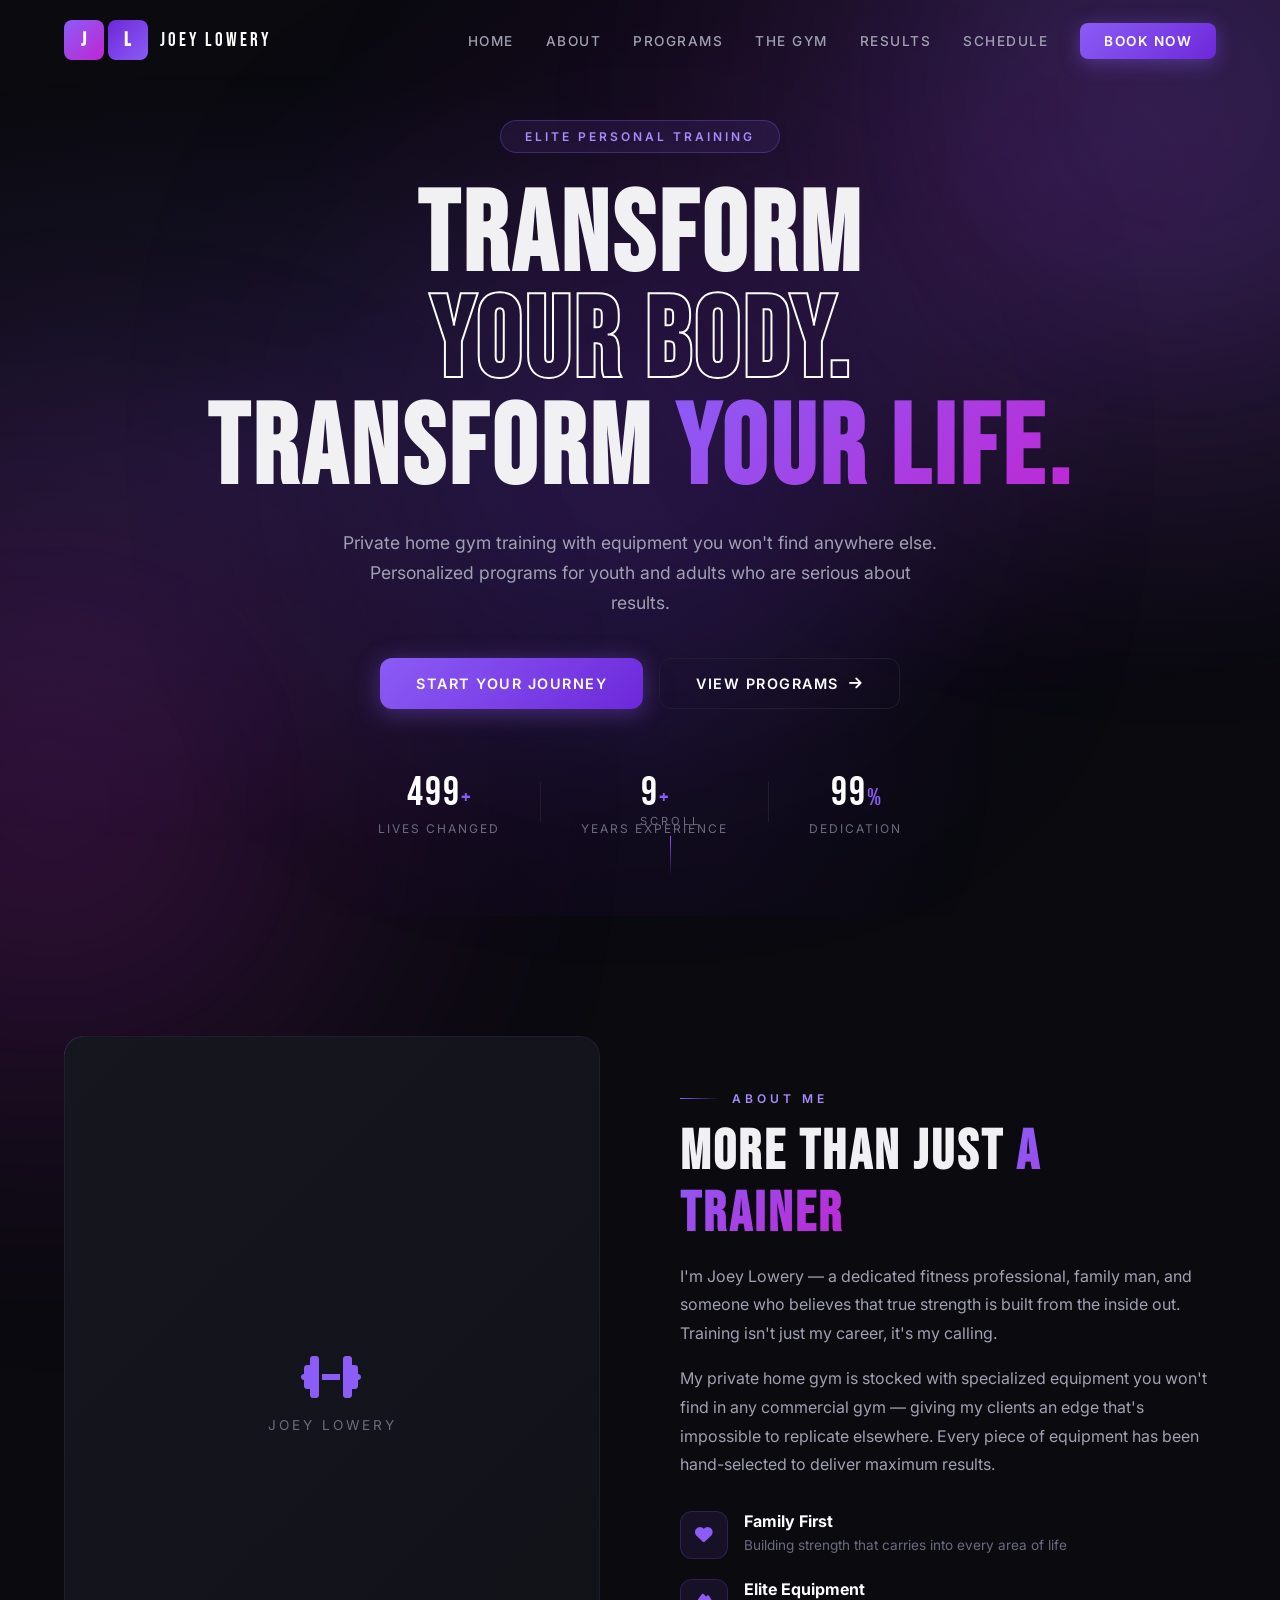
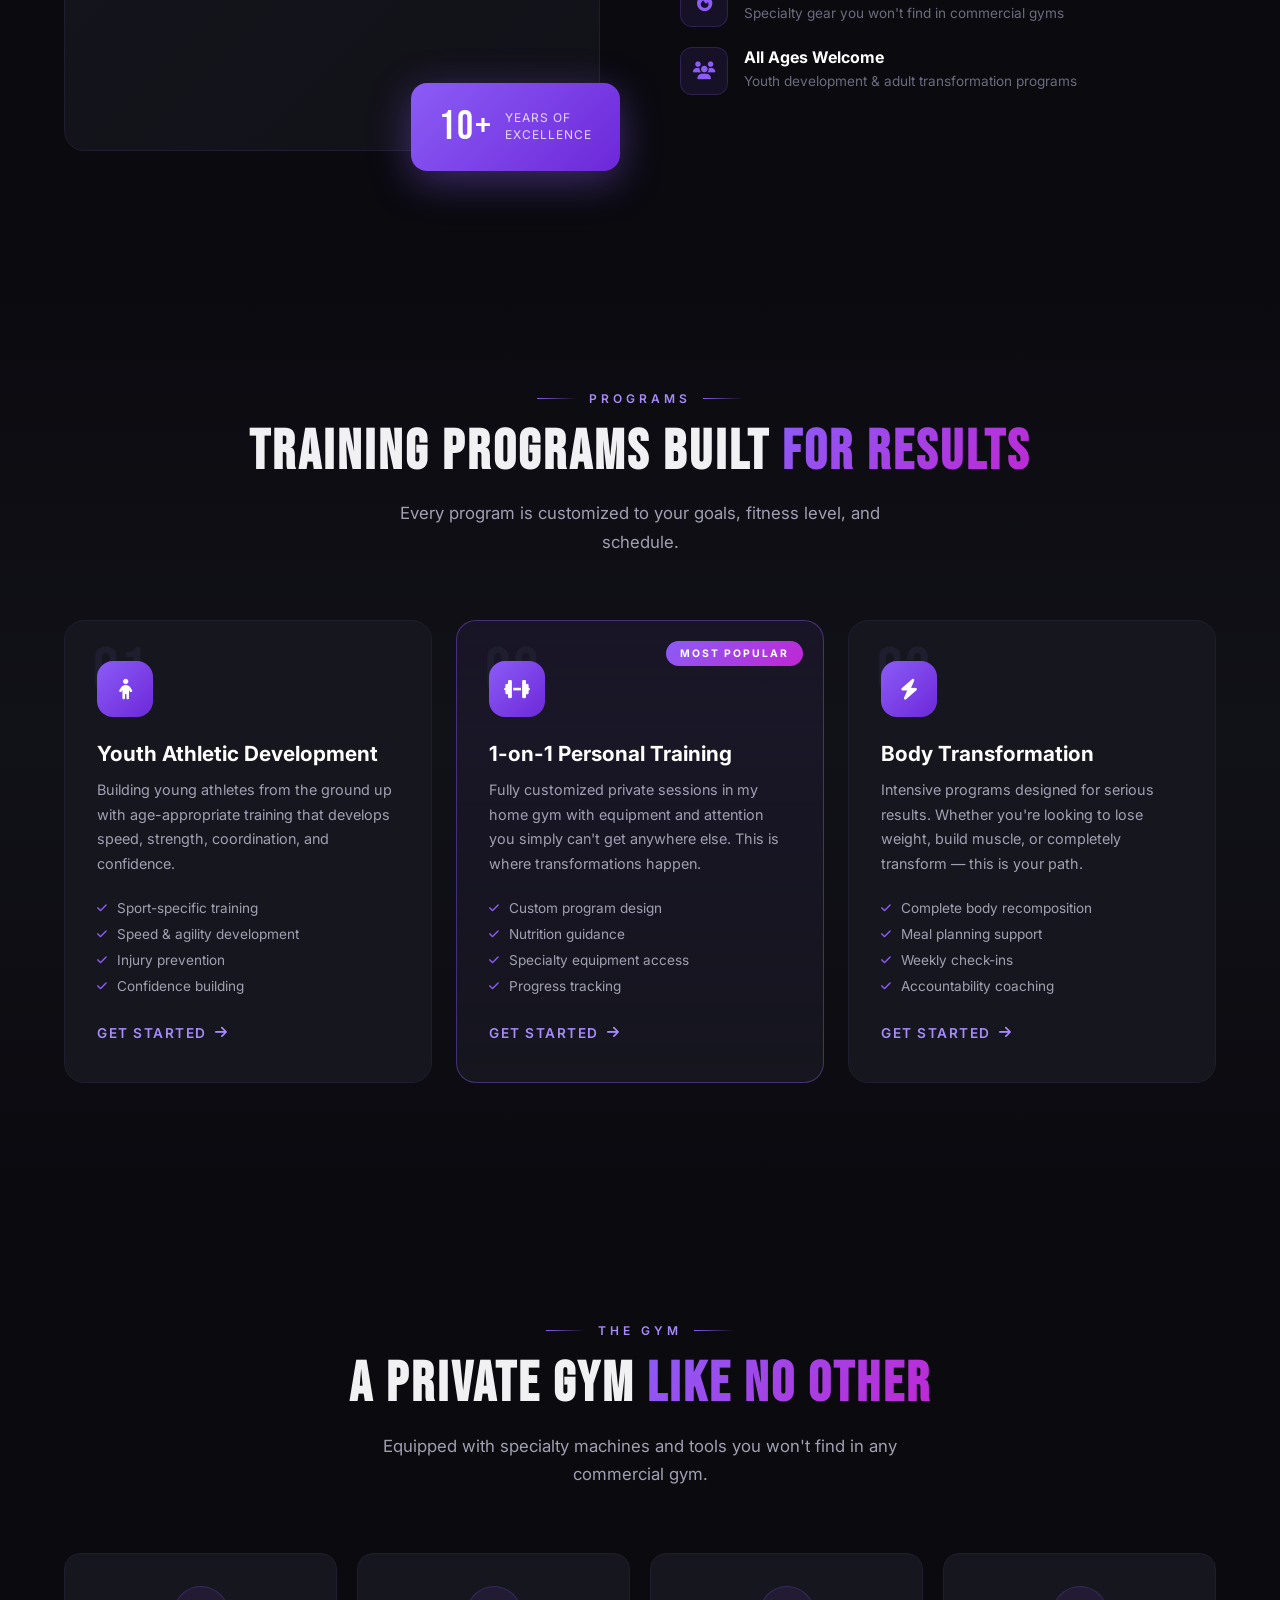
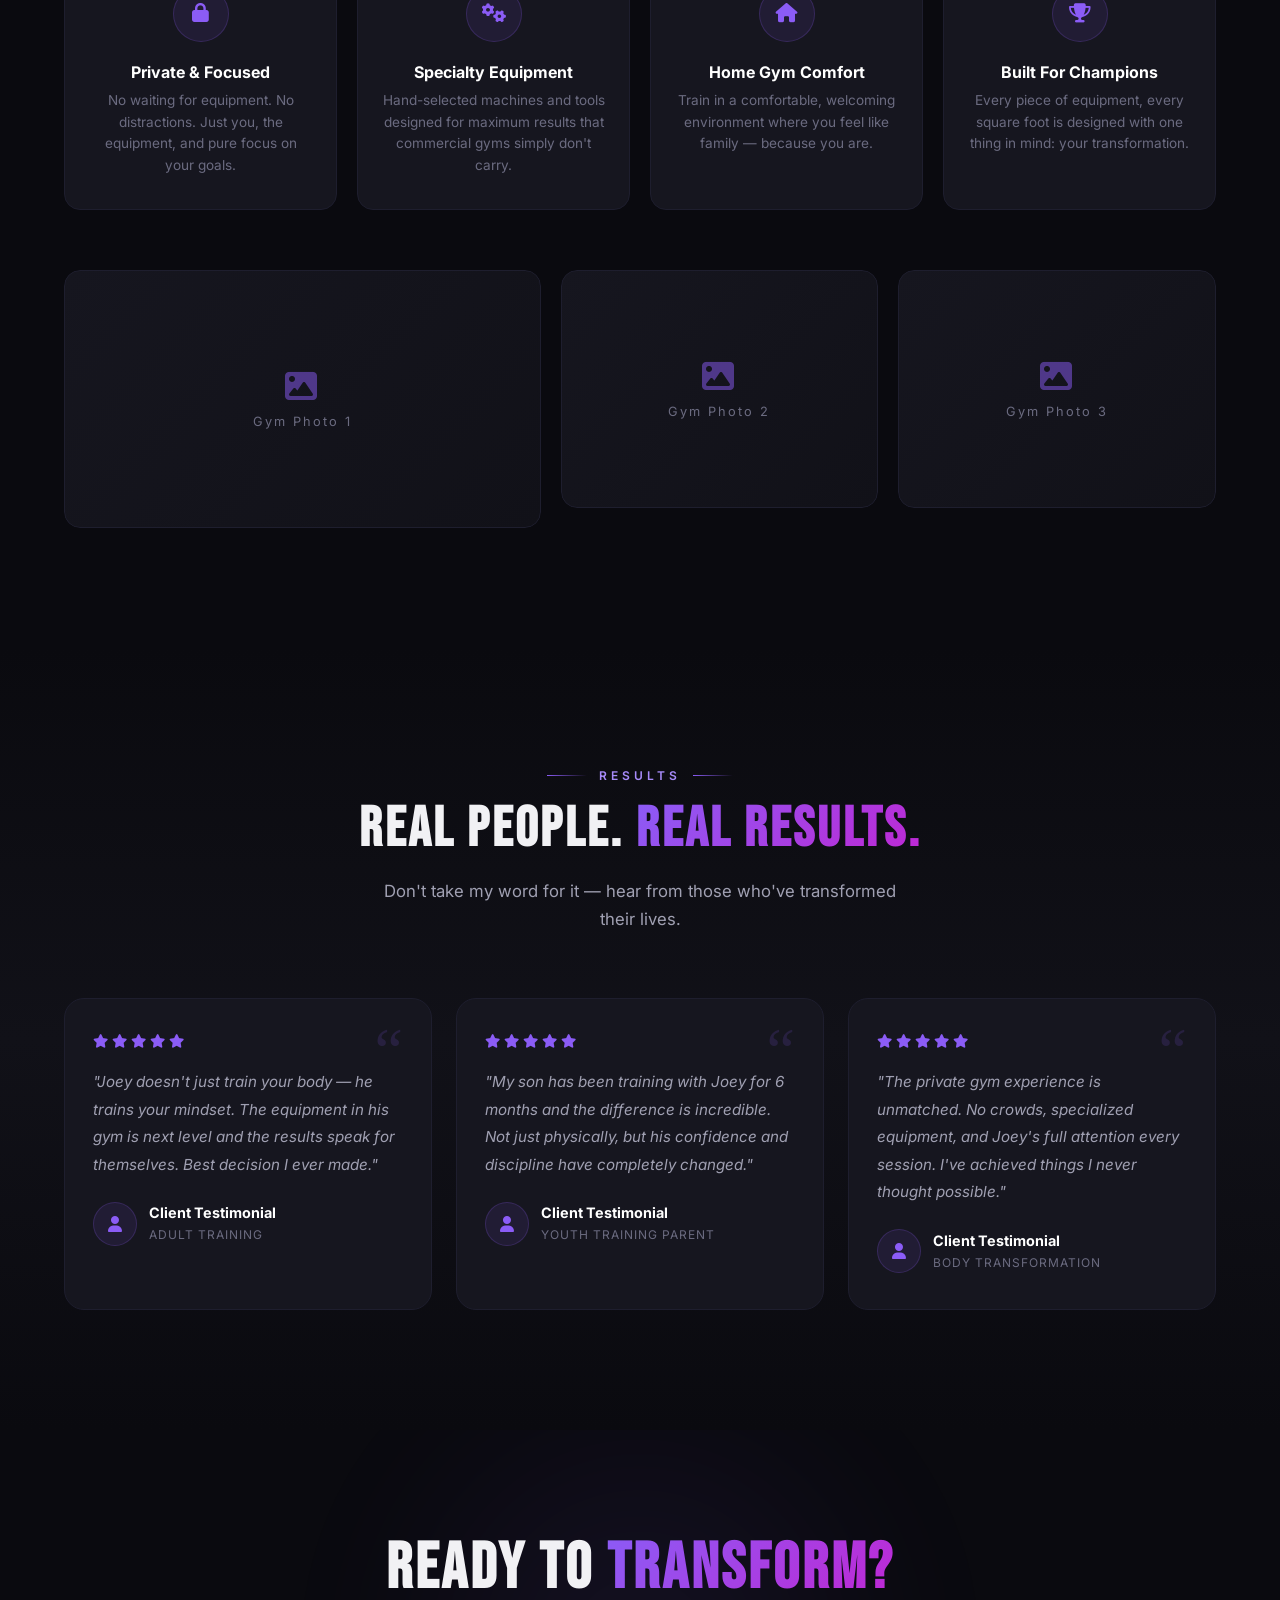
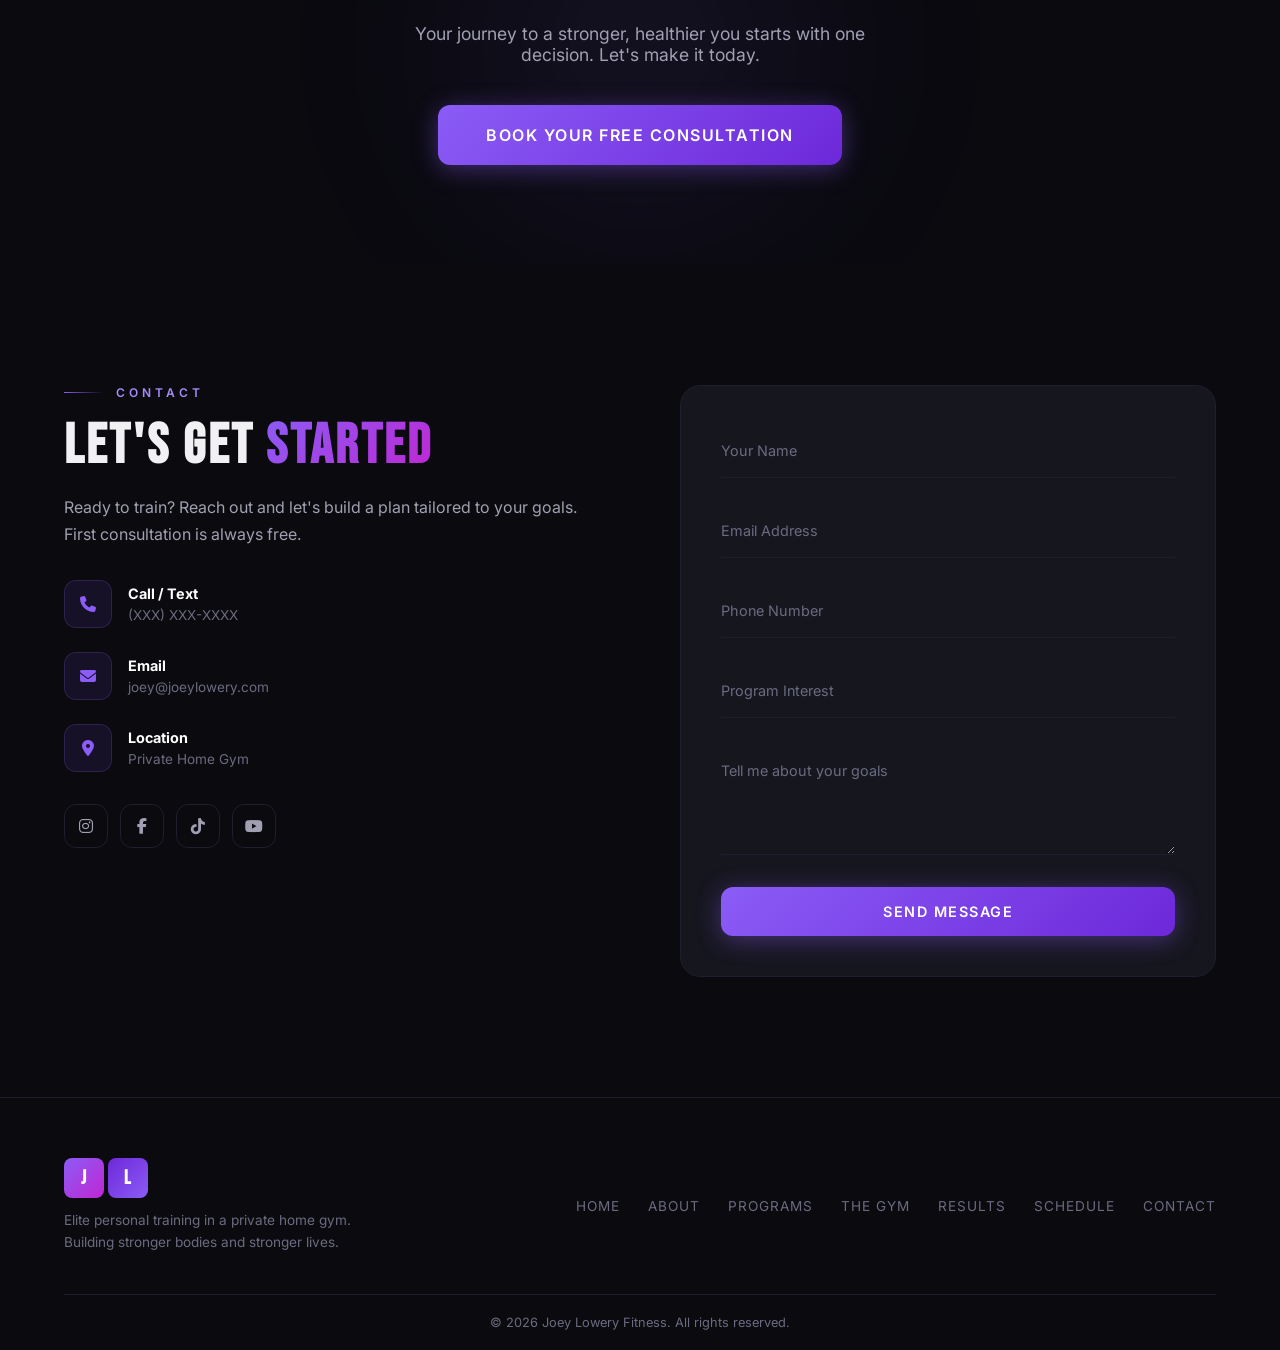
==== commit 1348326d: "Add Arrivy-style scheduling tool with GoCanvas integration Build a full client scheduling system wit" ====
--- a/index.html
+++ b/index.html
@@ -27,7 +27,8 @@
                 <li><a href="#programs">Programs</a></li>
                 <li><a href="#gym">The Gym</a></li>
                 <li><a href="#results">Results</a></li>
-                <li><a href="#contact" class="nav-cta">Train With Me</a></li>
+                <li><a href="schedule.html">Schedule</a></li>
+                <li><a href="schedule.html" class="nav-cta">Book Now</a></li>
             </ul>
             <div class="hamburger" id="hamburger">
                 <span></span>
@@ -361,7 +362,7 @@
             <div class="cta-content">
                 <h2>Ready To <span class="text-gradient">Transform?</span></h2>
                 <p>Your journey to a stronger, healthier you starts with one decision. Let's make it today.</p>
-                <a href="#contact" class="btn btn-primary btn-large">
+                <a href="schedule.html" class="btn btn-primary btn-large">
                     <span>Book Your Free Consultation</span>
                     <div class="btn-glow"></div>
                 </a>
@@ -475,6 +476,7 @@
                     <a href="#programs">Programs</a>
                     <a href="#gym">The Gym</a>
                     <a href="#results">Results</a>
+                    <a href="schedule.html">Schedule</a>
                     <a href="#contact">Contact</a>
                 </div>
             </div>
